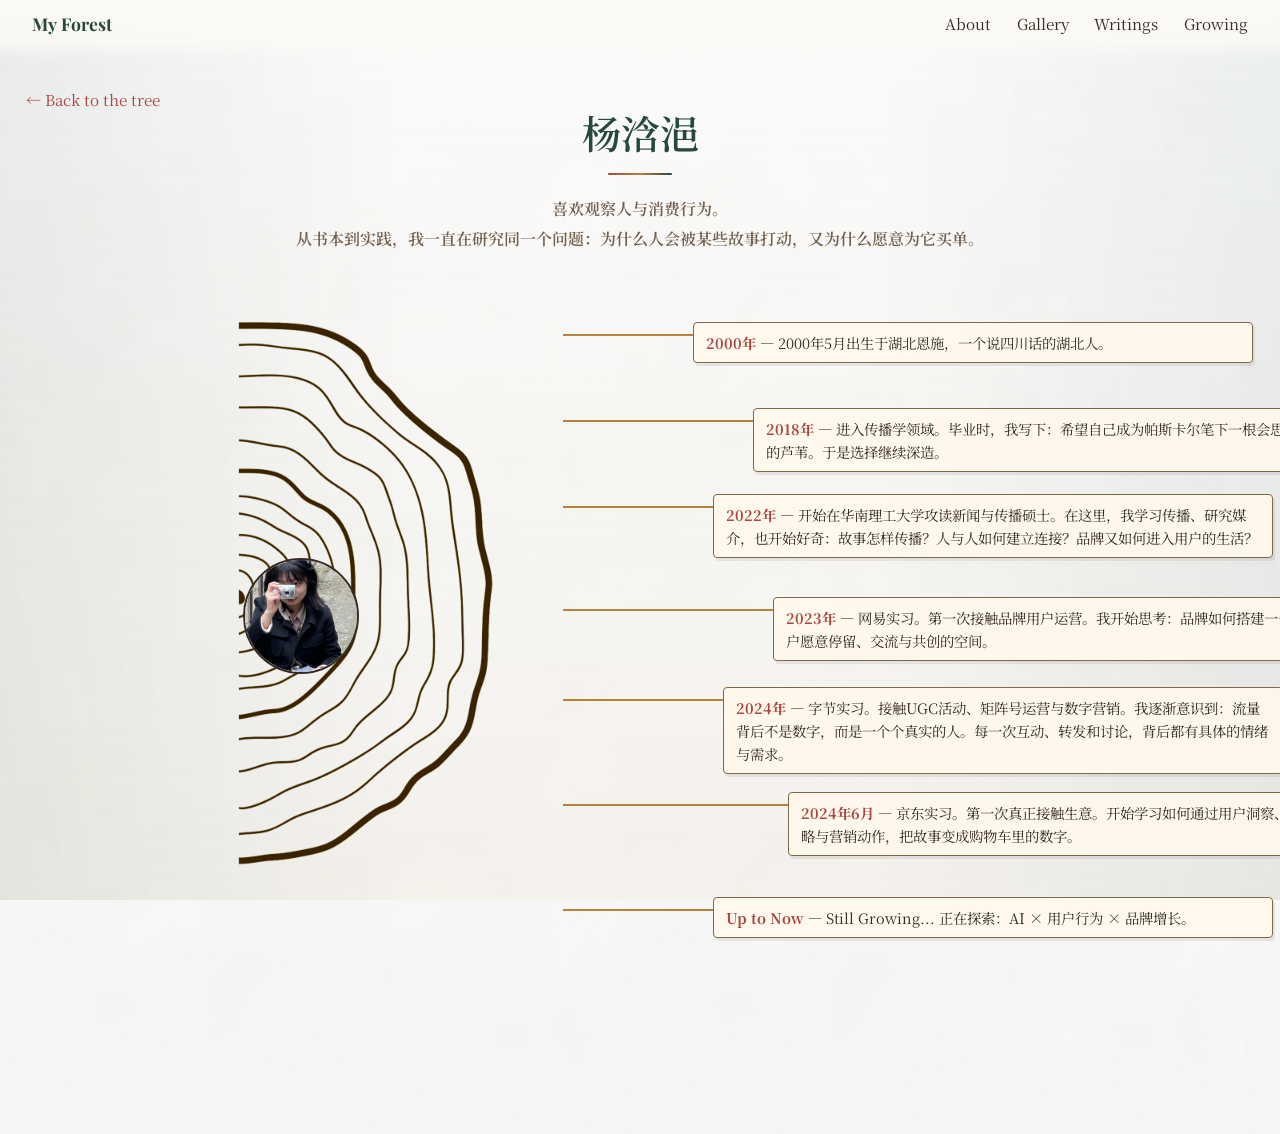
==== about.html @ de81c4e2 "Initial commit: My Forest personal website" ====
<!DOCTYPE html>
<html lang="zh-CN">
<head>
  <meta charset="UTF-8">
  <meta name="viewport" content="width=device-width, initial-scale=1.0">
  <title>杨浛浥 — My Forest</title>
  <link rel="stylesheet" href="style.css">
</head>
<body>

  <nav class="nav">
    <a href="index.html" class="nav-home">My Forest</a>
    <ul class="nav-links">
      <li><a href="about.html">About</a></li>
      <li><a href="gallery.html">Gallery</a></li>
      <li><a href="writings.html">Writings</a></li>
      <li><a href="growing.html">Growing</a></li>
    </ul>
  </nav>

  <main class="page page--wide">
    <h1 class="page-title">杨浛浥</h1>
    <p class="page-subtitle">喜欢观察人与消费行为。<br>从书本到实践，我一直在研究同一个问题：为什么人会被某些故事打动，又为什么愿意为它买单。</p>

    <div class="about-wrapper">
      <div class="timeline">

        <div class="timeline-rings">
          <img src="tree.png" alt="">
        </div>

        <div class="ring-center">
          <img src="photo.jpg" alt="">
        </div>

        <div class="timeline-nodes">

          <div class="tl-node tl-node--r1">
            <div class="tl-tag">
              <span class="tl-date">2000年</span>
              <span class="tl-desc">2000年5月出生于湖北恩施，一个说四川话的湖北人。</span>
            </div>
          </div>

          <div class="tl-node tl-node--r2">
            <div class="tl-tag">
              <span class="tl-date">2018年</span>
              <span class="tl-desc">进入传播学领域。毕业时，我写下：希望自己成为帕斯卡尔笔下一根会思想的芦苇。于是选择继续深造。</span>
            </div>
          </div>

          <div class="tl-node tl-node--r3">
            <div class="tl-tag">
              <span class="tl-date">2022年</span>
              <span class="tl-desc">开始在华南理工大学攻读新闻与传播硕士。在这里，我学习传播、研究媒介，也开始好奇：故事怎样传播？人与人如何建立连接？品牌又如何进入用户的生活？</span>
            </div>
          </div>

          <div class="tl-node tl-node--r4">
            <div class="tl-tag">
              <span class="tl-date">2023年</span>
              <span class="tl-desc">网易实习。第一次接触品牌用户运营。我开始思考：品牌如何搭建一个让用户愿意停留、交流与共创的空间。</span>
            </div>
          </div>

          <div class="tl-node tl-node--r5">
            <div class="tl-tag">
              <span class="tl-date">2024年</span>
              <span class="tl-desc">字节实习。接触UGC活动、矩阵号运营与数字营销。我逐渐意识到：流量背后不是数字，而是一个个真实的人。每一次互动、转发和讨论，背后都有具体的情绪与需求。</span>
            </div>
          </div>

          <div class="tl-node tl-node--r6">
            <div class="tl-tag">
              <span class="tl-date">2024年6月</span>
              <span class="tl-desc">京东实习。第一次真正接触生意。开始学习如何通过用户洞察、内容策略与营销动作，把故事变成购物车里的数字。</span>
            </div>
          </div>

          <div class="tl-node tl-node--r7">
            <div class="tl-tag">
              <span class="tl-date">Up to Now</span>
              <span class="tl-desc">Still Growing... 正在探索：AI × 用户行为 × 品牌增长。</span>
            </div>
          </div>

        </div>

      </div>
    </div>
  </main>

  <footer class="footer">
    <p><a href="index.html">&larr; Back to the tree</a></p>
  </footer>

</body>
</html>
---- style.css ----
@import url('https://fonts.googleapis.com/css2?family=Cormorant+Garamond:ital,wght@0,400;0,500;0,600;0,700;1,400;1,500&family=Noto+Serif+SC:wght@400;600;700&family=Playfair+Display:ital,wght@0,400;0,600;0,700;1,400&display=swap');

@font-face {
  font-family: 'MyFont';
  src: url('my-font.ttf') format('truetype');
  font-weight: normal;
  font-style: normal;
}

:root {
  --bg: #fbfaf6;
  --paper: #efe4d0;
  --paper-light: #fff8ec;
  --ink: #372a22;
  --muted: #735f4d;
  --green: #27483d;
  --moss: #697d5a;
  --red: #aa4641;
  --blue: #405f73;
  --gold: #b9823c;
  --border: #80684d;
  --shadow: rgba(47, 35, 24, 0.16);
}

*, *::before, *::after {
  box-sizing: border-box;
  margin: 0;
  padding: 0;
}

html {
  font-size: 16px;
  scroll-behavior: smooth;
}

body {
  min-height: 100vh;
  color: var(--ink);
  background-color: var(--bg);
  background-image: url('bg.png');
  background-repeat: repeat;
  font-family: 'Noto Serif SC', 'Playfair Display', serif;
}

body::before {
  content: '';
  position: fixed;
  inset: 0;
  z-index: -1;
  pointer-events: none;
  background:
    linear-gradient(90deg, rgba(39, 72, 61, 0.08), transparent 32%, transparent 68%, rgba(64, 95, 115, 0.08)),
    linear-gradient(180deg, rgba(255, 255, 255, 0.52), rgba(239, 228, 208, 0.25));
}

h1, h2, h3 {
  font-family: 'Playfair Display', 'Noto Serif SC', serif;
  color: var(--green);
  font-weight: 600;
  letter-spacing: 0;
}

h1 { font-size: 2.45rem; }
h2 { font-size: 1.55rem; }
h3 { font-size: 1.2rem; }

p {
  line-height: 1.8;
  margin-bottom: 1rem;
}

a {
  color: var(--red);
  text-decoration: none;
}

a:hover {
  color: var(--gold);
}

button {
  font: inherit;
}

.nav {
  position: fixed;
  top: 0;
  left: 0;
  z-index: 100;
  width: 100%;
  display: flex;
  align-items: center;
  justify-content: space-between;
  gap: 1rem;
  padding: 0.75rem 2rem 1.6rem;
  background: linear-gradient(180deg, rgba(251, 250, 246, 0.96) 0%, rgba(251, 250, 246, 0.82) 68%, rgba(251, 250, 246, 0) 100%);
}

.nav-home {
  color: var(--green);
  font-family: 'Playfair Display', serif;
  font-weight: 700;
  font-size: 1.1rem;
}

.nav-links {
  display: flex;
  align-items: center;
  gap: 1.6rem;
  list-style: none;
}

.nav-links a {
  position: relative;
  color: var(--ink);
  font-size: 0.95rem;
  white-space: nowrap;
}

.nav-links a::after {
  content: '';
  position: absolute;
  left: 0;
  bottom: -4px;
  width: 0;
  height: 1px;
  background: var(--red);
  transition: width 0.25s ease;
}

.nav-links a:hover::after {
  width: 100%;
}

.page {
  position: relative;
  z-index: 1;
  width: min(1040px, calc(100% - 2rem));
  margin: 0 auto;
  padding: 6.5rem 0 5rem;
}

.page--wide {
  width: 100%;
  max-width: none;
}

.page-title {
  text-align: center;
  margin-bottom: 1.2rem;
}

.page-title::after {
  content: '';
  display: block;
  width: 64px;
  height: 2px;
  margin: 0.8rem auto 0;
  border-radius: 999px;
  background: linear-gradient(90deg, var(--red), var(--gold), var(--green));
}

.page-subtitle {
  width: min(760px, calc(100% - 2rem));
  margin: 0 auto 2.2rem;
  color: var(--muted);
  text-align: center;
  font-weight: 600;
  line-height: 1.9;
}

.footer {
  position: fixed;
  top: 5.4rem;
  left: 1.6rem;
  z-index: 99;
  font-size: 0.95rem;
}

body.home {
  overflow-x: hidden;
  background: var(--bg);
}

body.home::before {
  background:
    radial-gradient(circle at 50% 92%, rgba(105, 125, 90, 0.16), transparent 24%),
    linear-gradient(180deg, rgba(255, 255, 255, 0.58), rgba(239, 228, 208, 0.2));
}

.tree-scene {
  position: relative;
  width: 100vw;
}

.tree-container {
  position: relative;
  width: 100vw;
  z-index: 2;
}

.tree-bg {
  display: block;
  width: 100vw;
  height: auto;
  pointer-events: none;
}

.tree-link {
  position: absolute;
  display: block;
  cursor: pointer;
  transform-origin: center;
  transition: transform 0.35s ease;
}

.tree-link--about { left: 38%; top: 18%; width: 19%; }
.tree-link--writings { left: 26%; top: 52%; width: 19%; }
.tree-link--gallery { left: 58%; top: 42%; width: 19%; }
.tree-link--growing { left: 57%; top: 84%; width: 17%; }

.tree-link img {
  display: block;
  width: 100%;
  height: auto;
  filter: grayscale(100%);
  opacity: 0.68;
  transition: filter 1.8s ease, opacity 1.8s ease, transform 0.35s ease;
}

.prompt-awake .tree-link img {
  filter: grayscale(0%);
  opacity: 1;
}

.tree-link:hover {
  z-index: 10;
  transform: scale(1.06);
}

.prompt-awake .tree-link--writings img { transition-delay: 0.25s; }
.prompt-awake .tree-link--gallery img { transition-delay: 0.5s; }
.prompt-awake .tree-link--growing img { transition-delay: 0.75s; }

/* Returning visitor: skip all entrance animations */
.skip-intro .bird-marker {
  animation: none;
  opacity: 1;
}

.skip-intro .path-prompt {
  opacity: 1;
  transform: translateY(0);
  transition: none;
}

.skip-intro .tree-link img {
  filter: grayscale(0%);
  opacity: 1;
  transition: none;
}

.bird-marker {
  position: absolute;
  left: 27.8%;
  top: 9.4%;
  z-index: 5;
  width: 4.6%;
  height: auto;
  opacity: 0;
  pointer-events: none;
  transform-origin: 50% 85%;
  transition: opacity 0.7s ease;
}

.bird-awake .bird-marker {
  opacity: 1;
  animation: bird-hop 1.05s ease 1 both;
}

@keyframes bird-hop {
  0%, 100% {
    transform: translateY(0) rotate(0deg);
  }
  35% {
    transform: translateY(-3px) rotate(-3deg);
  }
  70% {
    transform: translateY(0px) rotate(0deg);
  }
}

.path-prompt {
  position: absolute;
  left: 32%;
  top: 10.8%;
  z-index: 6;
  opacity: 0;
  color: #2a1f18;
  font-family: 'Playfair Display', 'Cormorant Garamond', 'Noto Serif SC', serif;
  font-size: 1.7rem;
  font-style: italic;
  font-weight: 500;
  letter-spacing: 0.03em;
  text-shadow: 0 1px 4px rgba(255, 248, 236, 0.65);
  pointer-events: none;
  transform: translateY(6px);
  transition: opacity 1.4s ease, transform 1.4s ease;
}

.prompt-awake .path-prompt {
  opacity: 1;
  transform: translateY(0);
}

.root-note {
  position: relative;
  z-index: 1;
  width: 100%;
  margin: 0;
  padding: 2.2rem 2rem 2rem;
  background-image: url('bg.png');
  background-repeat: repeat;
  text-align: center;
}

.root-note-inner {
  width: min(620px, 100%);
  margin: 0 auto;
}

.root-note .tagline {
  margin: 0 0 1.4rem;
  color: var(--muted);
  font-family: 'Playfair Display', 'Cormorant Garamond', 'Noto Serif SC', serif;
  font-size: 1.05rem;
  font-style: italic;
  font-weight: 400;
  line-height: 1.7;
}

.root-note .signature-inline {
  color: var(--ink);
  font-family: 'Cormorant Garamond', 'Playfair Display', 'Noto Serif SC', serif;
  font-size: 1.2rem;
  font-weight: 500;
}

.root-note .contact {
  margin: 0 0 0.55rem;
  color: var(--muted);
  font-size: 0.9rem;
  line-height: 1.7;
  display: flex;
  align-items: center;
  justify-content: center;
  gap: 0.6rem;
}

.root-note .contact a {
  color: var(--muted);
  transition: color 0.25s ease;
}

.root-note .contact a:hover {
  color: var(--red);
}

.root-note .contact-sep {
  color: rgba(128, 104, 77, 0.4);
  font-size: 0.85rem;
}

.root-note .disciplines {
  margin: 0;
  color: var(--muted);
  font-family: 'Cormorant Garamond', 'Playfair Display', 'Noto Serif SC', serif;
  font-size: 0.95rem;
  font-style: italic;
  font-weight: 400;
  letter-spacing: 0.03em;
}

.tree-tooltip {
  position: fixed;
  z-index: 150;
  pointer-events: none;
  opacity: 0;
  color: var(--ink);
  font-family: 'MyFont', 'Noto Serif SC', serif;
  font-size: 1.25rem;
  white-space: nowrap;
  text-shadow: 0 0 8px rgba(185, 130, 60, 0.28);
  transform: translate(-50%, -130%);
  transition: opacity 0.18s ease;
}

.tree-tooltip--visible {
  opacity: 1;
}

.about-wrapper {
  width: 100%;
  min-height: 720px;
  padding: 2rem 0;
}

.timeline {
  position: relative;
  min-height: 700px;
  overflow: hidden;
}

.timeline-rings {
  position: absolute;
  left: 3%;
  top: -44px;
  width: 640px;
  height: 640px;
  pointer-events: none;
}

.timeline-rings img {
  display: block;
  width: 100%;
  height: 100%;
  object-fit: contain;
}

.ring-center {
  position: absolute;
  left: calc(3% + 205px);
  top: 236px;
  z-index: 3;
  width: 116px;
  height: 116px;
  overflow: hidden;
  border: 2px solid var(--ink);
  border-radius: 50%;
  background: var(--paper);
}

.ring-center img {
  display: block;
  width: 100%;
  height: 100%;
  object-fit: cover;
}

.timeline-nodes {
  position: relative;
  z-index: 5;
  width: 100%;
}

.tl-node {
  position: absolute;
  left: 44%;
  display: flex;
  align-items: flex-start;
  padding-right: 1.5rem;
}

.tl-node::before {
  content: '';
  flex: 0 0 auto;
  width: 140px;
  height: 2px;
  margin-top: 0.78rem;
  background: var(--gold);
}

.tl-tag {
  width: min(560px, 48vw);
  padding: 0.48rem 0.75rem;
  border: 1px solid var(--border);
  border-radius: 4px;
  background: rgba(255, 248, 236, 0.92);
  box-shadow: 2px 3px 0 rgba(47, 35, 24, 0.08);
  font-size: 0.9rem;
  line-height: 1.62;
}

.tl-date {
  color: var(--red);
  font-weight: 700;
}

.tl-date::after {
  content: ' — ';
  color: var(--ink);
  font-weight: 400;
}

.tl-node--r1 { top: 0; }
.tl-node--r2 { top: 86px; }
.tl-node--r3 { top: 172px; }
.tl-node--r4 { top: 275px; }
.tl-node--r5 { top: 365px; }
.tl-node--r6 { top: 470px; }
.tl-node--r7 { top: 575px; }

.tl-node--r1::before { width: 130px; }
.tl-node--r2::before { width: 190px; }
.tl-node--r3::before { width: 150px; }
.tl-node--r4::before { width: 210px; }
.tl-node--r5::before { width: 160px; }
.tl-node--r6::before { width: 225px; }
.tl-node--r7::before { width: 150px; }

.tabs {
  display: flex;
  justify-content: center;
  flex-wrap: wrap;
  gap: 0.7rem;
  margin-bottom: 1.7rem;
}

.tab {
  min-height: 40px;
  padding: 0.48rem 1.25rem;
  cursor: pointer;
  border: 1px solid var(--border);
  border-radius: 6px;
  background: rgba(255, 248, 236, 0.8);
  color: var(--ink);
  transition: background 0.2s ease, color 0.2s ease, transform 0.2s ease;
}

.tab:hover {
  transform: translateY(-1px);
  background: var(--paper-light);
}

.tab--active {
  background: var(--green);
  color: #fffdf7;
}

.archive-intro {
  width: min(760px, 100%);
  margin: 0 auto 1.5rem;
  padding: 0.8rem 1rem;
  border-left: 3px solid var(--red);
  background: rgba(255, 248, 236, 0.58);
}

.archive-intro p {
  margin: 0;
  color: var(--muted);
}

.case-grid {
  display: grid;
  grid-template-columns: repeat(2, minmax(0, 1fr));
  gap: 1.1rem;
}

.case-card,
.writing-card,
.collection-panel,
.collectible {
  border: 1px solid var(--border);
  border-radius: 6px;
  background: rgba(239, 228, 208, 0.9);
  box-shadow: 2px 3px 0 rgba(47, 35, 24, 0.09), 0 18px 38px rgba(47, 35, 24, 0.06);
}

.case-card {
  overflow: hidden;
}

.case-img {
  min-height: 170px;
  display: flex;
  flex-direction: column;
  align-items: center;
  justify-content: center;
  gap: 0.35rem;
  border-bottom: 1px solid rgba(128, 104, 77, 0.45);
  color: rgba(55, 42, 34, 0.72);
  background:
    linear-gradient(135deg, rgba(39, 72, 61, 0.18), rgba(170, 70, 65, 0.1)),
    repeating-linear-gradient(45deg, rgba(255, 255, 255, 0.22) 0 9px, transparent 9px 18px);
}

.case-img--voice {
  background:
    linear-gradient(135deg, rgba(64, 95, 115, 0.2), rgba(185, 130, 60, 0.13)),
    repeating-linear-gradient(45deg, rgba(255, 255, 255, 0.22) 0 9px, transparent 9px 18px);
}

.case-img--stage {
  background:
    linear-gradient(135deg, rgba(170, 70, 65, 0.18), rgba(105, 125, 90, 0.18)),
    repeating-linear-gradient(45deg, rgba(255, 255, 255, 0.22) 0 9px, transparent 9px 18px);
}

.case-img span {
  color: var(--green);
  font-family: 'Playfair Display', serif;
  font-size: 1.9rem;
  font-weight: 700;
}

.case-img small {
  color: var(--muted);
}

.case-text {
  padding: 1.45rem;
}

.case-kicker,
.writing-category {
  margin-bottom: 0.35rem;
  color: var(--red);
  font-size: 0.82rem;
  font-weight: 700;
}

.case-brand {
  margin-bottom: 0.75rem;
}

.keyword-row {
  display: flex;
  flex-wrap: wrap;
  gap: 0.4rem;
  margin-bottom: 0.85rem;
}

.keyword-row span {
  padding: 0.16rem 0.52rem;
  border: 1px solid rgba(128, 104, 77, 0.55);
  border-radius: 999px;
  background: rgba(255, 248, 236, 0.68);
  color: var(--blue);
  font-size: 0.82rem;
}

.result-list {
  display: grid;
  gap: 0.25rem;
  margin: 0 0 1rem 1.1rem;
  color: var(--green);
  font-size: 0.92rem;
  font-weight: 700;
}

.case-body,
.case-insight {
  font-size: 0.92rem;
}

.case-insight {
  color: var(--ink);
}

.shelf {
  display: grid;
  gap: 0.85rem;
}

.writing-card {
  overflow: hidden;
}

.writing-toggle {
  width: 100%;
  display: grid;
  grid-template-columns: 72px 1fr auto;
  gap: 1rem;
  align-items: center;
  padding: 1rem;
  border: 0;
  background: transparent;
  color: inherit;
  text-align: left;
  cursor: pointer;
}

.writing-toggle:hover {
  background: rgba(255, 248, 236, 0.48);
}

.writing-thumb {
  width: 72px;
  aspect-ratio: 1;
  display: grid;
  place-items: center;
  border: 1px solid rgba(128, 104, 77, 0.55);
  border-radius: 4px;
  background: linear-gradient(135deg, rgba(39, 72, 61, 0.2), rgba(170, 70, 65, 0.14));
  color: var(--green);
  font-weight: 700;
}

.writing-copy {
  display: grid;
  gap: 0.24rem;
  min-width: 0;
}

.writing-copy strong {
  color: var(--green);
  font-size: 1.08rem;
}

.writing-copy span:last-child {
  color: var(--muted);
  line-height: 1.65;
}

.read-more,
.archive-link {
  display: inline-flex;
  align-items: center;
  justify-content: center;
  min-height: 34px;
  padding: 0.35rem 0.75rem;
  border: 1px solid var(--red);
  border-radius: 6px;
  color: var(--red);
  white-space: nowrap;
  text-decoration: none;
  transition: background 0.2s ease, color 0.2s ease;
}

.read-more:hover,
.archive-link:hover {
  background: var(--red);
  color: #fffdf7;
}

.writing-detail {
  display: none;
  padding: 0 1.15rem 1.15rem 6.4rem;
}

.writing-card--open .writing-detail {
  display: block;
}

.writing-detail p {
  margin-bottom: 0.75rem;
}

.collection-scene {
  display: grid;
  grid-template-columns: minmax(0, 1.2fr) minmax(280px, 0.8fr);
  gap: 1.2rem;
  align-items: start;
}

.collection-board {
  display: grid;
  grid-template-columns: repeat(2, minmax(0, 1fr));
  gap: 1.1rem;
}

.collectible {
  min-height: 160px;
  display: grid;
  grid-template-columns: 64px 1fr;
  gap: 1rem;
  align-items: center;
  padding: 1.3rem 1.1rem;
  cursor: pointer;
  color: inherit;
  text-align: left;
  border: 1px solid var(--border);
  border-radius: 6px;
  background: rgba(239, 228, 208, 0.9);
  box-shadow: 2px 3px 0 rgba(47, 35, 24, 0.09), 0 18px 38px rgba(47, 35, 24, 0.06);
  transition: transform 0.2s ease, background 0.2s ease;
}

.collectible:hover,
.collectible--active {
  transform: translateY(-2px);
  background: rgba(255, 248, 236, 0.95);
}

.collectible--active {
  border-color: var(--red);
}

.collectible-icon,
.preview-cover span {
  display: grid;
  place-items: center;
  border: 1px solid rgba(128, 104, 77, 0.55);
  border-radius: 50%;
  background: linear-gradient(135deg, rgba(185, 130, 60, 0.22), rgba(64, 95, 115, 0.12));
  color: var(--green);
  font-weight: 700;
}

.collectible-icon {
  width: 64px;
  aspect-ratio: 1;
  font-size: 1.2rem;
}

.collectible strong {
  font-size: 1.05rem;
  color: var(--ink);
}

.collectible small {
  display: block;
  margin-top: 0.35rem;
  color: var(--muted);
  font-size: 0.88rem;
  line-height: 1.5;
}

.collection-panel {
  position: sticky;
  top: 6.5rem;
  min-height: 360px;
  padding: 1.3rem;
}

.collection-panel > img {
  display: block;
  width: 190px;
  max-width: 70%;
  margin: 1.2rem auto;
}

.preview-cover {
  min-height: 150px;
  display: grid;
  place-items: center;
  gap: 0.4rem;
  margin-bottom: 1rem;
  border: 1px dashed rgba(128, 104, 77, 0.62);
  border-radius: 6px;
  background:
    linear-gradient(135deg, rgba(39, 72, 61, 0.13), rgba(170, 70, 65, 0.1)),
    rgba(255, 248, 236, 0.48);
}

.preview-cover span {
  width: 72px;
  aspect-ratio: 1;
  font-size: 1.35rem;
}

.preview-cover small {
  color: var(--muted);
}

.panel-top-media {
  margin-bottom: 0.8rem;
}

.panel-top-media img,
.panel-top-media video {
  display: block;
  width: 100%;
  height: auto;
  border: 1px solid rgba(128, 104, 77, 0.25);
  border-radius: 4px;
}

.panel-top-media video {
  background: #1a1a1a;
}

.panel-bottom-media {
  margin-top: 0.6rem;
}

.panel-bottom-media img {
  display: block;
  width: 100%;
  height: auto;
  border: 1px solid rgba(128, 104, 77, 0.25);
  border-radius: 4px;
}


@media (max-width: 900px) {
  .page {
    width: min(100% - 1.2rem, 760px);
  }

  .footer {
    display: none;
  }

  .case-grid,
  .collection-scene {
    grid-template-columns: 1fr;
  }

  .collection-panel {
    position: static;
  }

  .about-wrapper {
    min-height: auto;
  }

  .timeline {
    display: grid;
    gap: 1rem;
    min-height: auto;
    overflow: visible;
  }

  .timeline-rings {
    position: relative;
    left: auto;
    top: auto;
    width: min(520px, 92vw);
    height: auto;
    margin: 0 auto;
  }

  .ring-center {
    left: 50%;
    top: 16rem;
    transform: translate(-50%, -50%);
  }

  .timeline-nodes {
    display: grid;
    gap: 0.75rem;
    width: min(760px, calc(100% - 1.2rem));
    margin: 0 auto;
  }

  .tl-node {
    position: relative;
    left: auto;
    top: auto;
    display: block;
    padding-right: 0;
    padding-left: 0.9rem;
    border-left: 2px solid var(--gold);
  }

  .tl-node::before {
    display: none;
  }

  .tl-tag {
    width: 100%;
  }
}

@media (max-width: 620px) {
  h1 { font-size: 1.85rem; }
  h2 { font-size: 1.28rem; }

  .nav {
    align-items: flex-start;
    padding: 0.65rem 0.85rem 1.25rem;
  }

  .nav-links {
    flex-wrap: wrap;
    justify-content: flex-end;
    gap: 0.45rem 0.85rem;
  }

  .nav-links a {
    font-size: 0.84rem;
  }

  .page {
    padding-top: 6.8rem;
  }

  .tree-link--about { width: 23%; }
  .tree-link--writings { width: 23%; left: 22%; }
  .tree-link--gallery { width: 23%; left: 57%; }
  .tree-link--growing { width: 22%; left: 55%; top: 82%; }

  .bird-marker {
    width: 6.8%;
    left: 24%;
    top: 5%;
  }

  .path-prompt {
    top: 12%;
    left: 28%;
    font-size: 1.15rem;
  }

  .root-note {
    padding: 1.6rem 1rem 1.4rem;
  }

  .root-note .tagline {
    font-size: 0.92rem;
  }

  .root-note .signature-inline {
    font-size: 1.05rem;
  }

  .root-note .contact {
    font-size: 0.82rem;
  }

  .root-note .disciplines {
    font-size: 0.85rem;
  }

  .writing-toggle {
    grid-template-columns: 56px 1fr;
  }

  .writing-thumb {
    width: 56px;
  }

  .read-more {
    grid-column: 1 / -1;
    width: fit-content;
    margin-left: 72px;
  }

  .writing-detail {
    padding: 0 1rem 1rem;
  }

  .collection-board {
    grid-template-columns: 1fr;
  }

  .collectible {
    min-height: 110px;
    padding: 0.9rem;
    grid-template-columns: 52px 1fr;
    gap: 0.75rem;
  }

  .collectible-icon {
    width: 52px;
    font-size: 1rem;
  }

  .collectible strong {
    font-size: 0.95rem;
  }

  .collectible small {
    font-size: 0.8rem;
  }
}
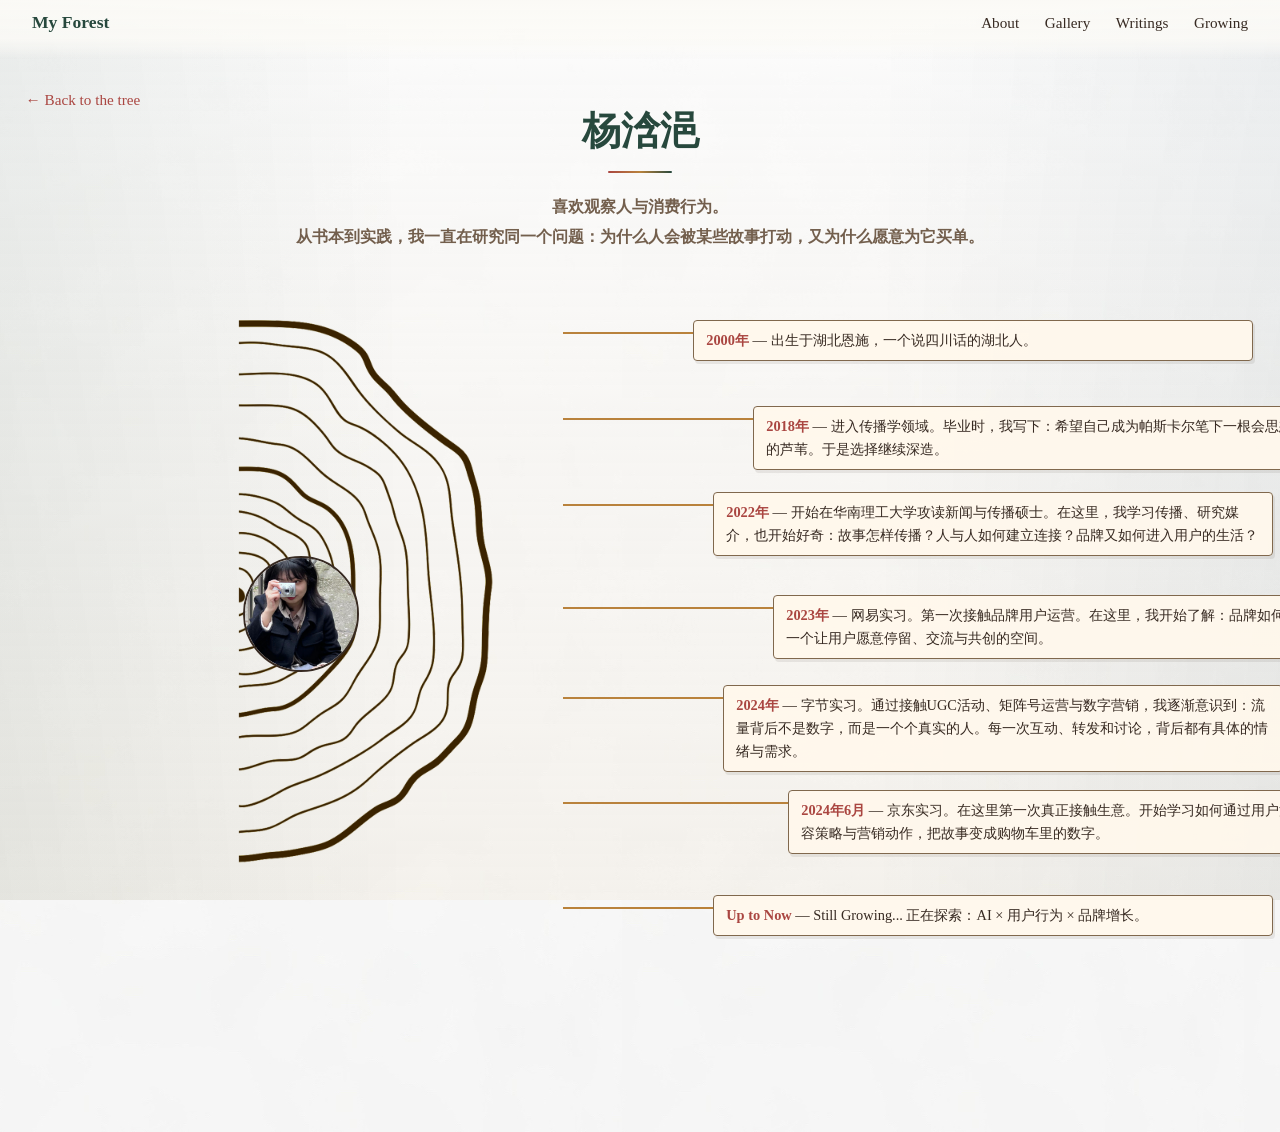
==== commit 3140258f: "feat: add about page animations, writings hover quotes & cover images, prepare growing assets" ====
--- a/about.html
+++ b/about.html
@@ -38,7 +38,7 @@
           <div class="tl-node tl-node--r1">
             <div class="tl-tag">
               <span class="tl-date">2000年</span>
-              <span class="tl-desc">2000年5月出生于湖北恩施，一个说四川话的湖北人。</span>
+              <span class="tl-desc">出生于湖北恩施，一个说四川话的湖北人。</span>
             </div>
           </div>
 
@@ -59,21 +59,21 @@
           <div class="tl-node tl-node--r4">
             <div class="tl-tag">
               <span class="tl-date">2023年</span>
-              <span class="tl-desc">网易实习。第一次接触品牌用户运营。我开始思考：品牌如何搭建一个让用户愿意停留、交流与共创的空间。</span>
+              <span class="tl-desc">网易实习。第一次接触品牌用户运营。在这里，我开始了解：品牌如何搭建一个让用户愿意停留、交流与共创的空间。</span>
             </div>
           </div>
 
           <div class="tl-node tl-node--r5">
             <div class="tl-tag">
               <span class="tl-date">2024年</span>
-              <span class="tl-desc">字节实习。接触UGC活动、矩阵号运营与数字营销。我逐渐意识到：流量背后不是数字，而是一个个真实的人。每一次互动、转发和讨论，背后都有具体的情绪与需求。</span>
+              <span class="tl-desc">字节实习。通过接触UGC活动、矩阵号运营与数字营销，我逐渐意识到：流量背后不是数字，而是一个个真实的人。每一次互动、转发和讨论，背后都有具体的情绪与需求。</span>
             </div>
           </div>
 
           <div class="tl-node tl-node--r6">
             <div class="tl-tag">
               <span class="tl-date">2024年6月</span>
-              <span class="tl-desc">京东实习。第一次真正接触生意。开始学习如何通过用户洞察、内容策略与营销动作，把故事变成购物车里的数字。</span>
+              <span class="tl-desc">京东实习。在这里第一次真正接触生意。开始学习如何通过用户洞察、内容策略与营销动作，把故事变成购物车里的数字。</span>
             </div>
           </div>
 
@@ -94,5 +94,34 @@
     <p><a href="index.html">&larr; Back to the tree</a></p>
   </footer>
 
+  <script>
+  (function() {
+    var timeline = document.querySelector('.timeline');
+    if (!timeline) return;
+
+    // Enable animation mode — nodes become hidden, ready to reveal
+    timeline.classList.add('timeline--animated');
+
+    // Intersection Observer: reveal nodes as they enter the viewport
+    var observer = new IntersectionObserver(function(entries) {
+      entries.forEach(function(entry) {
+        if (entry.isIntersecting) {
+          entry.target.classList.add('tl-node--revealed');
+          observer.unobserve(entry.target);
+        }
+      });
+    }, {
+      threshold: 0.2,
+      rootMargin: '0px 0px -30px 0px'
+    });
+
+    // Observe all timeline nodes
+    var nodes = document.querySelectorAll('.tl-node');
+    for (var i = 0; i < nodes.length; i++) {
+      observer.observe(nodes[i]);
+    }
+  })();
+  </script>
+
 </body>
 </html>
--- a/style.css
+++ b/style.css
@@ -1,10 +1,15 @@
-@import url('https://fonts.googleapis.com/css2?family=Cormorant+Garamond:ital,wght@0,400;0,500;0,600;0,700;1,400;1,500&family=Noto+Serif+SC:wght@400;600;700&family=Playfair+Display:ital,wght@0,400;0,600;0,700;1,400&display=swap');
-
 @font-face {
   font-family: 'MyFont';
   src: url('my-font.ttf') format('truetype');
   font-weight: normal;
   font-style: normal;
+}
+
+/* Serif fallback stack — no Google Fonts dependency */
+:root {
+  --font-serif-en: Georgia, 'Times New Roman', serif;
+  --font-serif-cn: 'Noto Serif SC', 'Source Han Serif SC', 'SimSun', 'STSong', serif;
+  --font-display: Georgia, 'Times New Roman', serif;
 }
 
 :root {
@@ -39,7 +44,7 @@
   background-color: var(--bg);
   background-image: url('bg.png');
   background-repeat: repeat;
-  font-family: 'Noto Serif SC', 'Playfair Display', serif;
+  font-family: Georgia, 'Times New Roman', 'Noto Serif SC', 'SimSun', serif;
 }
 
 body::before {
@@ -54,7 +59,7 @@
 }
 
 h1, h2, h3 {
-  font-family: 'Playfair Display', 'Noto Serif SC', serif;
+  font-family: Georgia, 'Times New Roman', 'Noto Serif SC', serif;
   color: var(--green);
   font-weight: 600;
   letter-spacing: 0;
@@ -98,7 +103,7 @@
 
 .nav-home {
   color: var(--green);
-  font-family: 'Playfair Display', serif;
+  font-family: Georgia, 'Times New Roman', serif;
   font-weight: 700;
   font-size: 1.1rem;
 }
@@ -179,13 +184,23 @@
 
 body.home {
   overflow-x: hidden;
-  background: var(--bg);
+  background-color: #f5efe4;
+  background-image: url('bg.png');
+  background-repeat: repeat;
 }
 
 body.home::before {
+  z-index: 0;
   background:
-    radial-gradient(circle at 50% 92%, rgba(105, 125, 90, 0.16), transparent 24%),
-    linear-gradient(180deg, rgba(255, 255, 255, 0.58), rgba(239, 228, 208, 0.2));
+    radial-gradient(ellipse at 50% 50%, rgba(39, 72, 61, 0.08) 0%, transparent 60%),
+    radial-gradient(ellipse at 50% 50%, rgba(105, 125, 90, 0.1) 0%, transparent 70%),
+    radial-gradient(ellipse at 25% 50%, rgba(64, 95, 115, 0.05) 0%, transparent 50%),
+    radial-gradient(ellipse at 75% 50%, rgba(64, 95, 115, 0.04) 0%, transparent 50%),
+    linear-gradient(180deg,
+      rgba(20, 16, 10, 0.3) 0%,
+      transparent 8%,
+      transparent 92%,
+      rgba(20, 16, 10, 0.12) 100%);
 }
 
 .tree-scene {
@@ -197,6 +212,16 @@
   position: relative;
   width: 100vw;
   z-index: 2;
+}
+
+.tree-scene::after {
+  content: '';
+  position: absolute;
+  inset: 0;
+  z-index: 3;
+  pointer-events: none;
+  background:
+    radial-gradient(ellipse at 50% 50%, transparent 50%, rgba(20, 16, 10, 0.15) 100%);
 }
 
 .tree-bg {
@@ -297,7 +322,7 @@
   z-index: 6;
   opacity: 0;
   color: #2a1f18;
-  font-family: 'Playfair Display', 'Cormorant Garamond', 'Noto Serif SC', serif;
+  font-family: Georgia, 'Times New Roman', 'Noto Serif SC', serif;
   font-size: 1.7rem;
   font-style: italic;
   font-weight: 500;
@@ -315,16 +340,16 @@
 
 .root-note {
   position: relative;
+  width: 100%;
+  margin: 2rem 0 0;
+  padding: 1rem 2rem 2rem;
+  background: transparent;
+  text-align: center;
+}
+
+.root-note-inner {
+  position: relative;
   z-index: 1;
-  width: 100%;
-  margin: 0;
-  padding: 2.2rem 2rem 2rem;
-  background-image: url('bg.png');
-  background-repeat: repeat;
-  text-align: center;
-}
-
-.root-note-inner {
   width: min(620px, 100%);
   margin: 0 auto;
 }
@@ -332,7 +357,7 @@
 .root-note .tagline {
   margin: 0 0 1.4rem;
   color: var(--muted);
-  font-family: 'Playfair Display', 'Cormorant Garamond', 'Noto Serif SC', serif;
+  font-family: Georgia, 'Times New Roman', 'Noto Serif SC', serif;
   font-size: 1.05rem;
   font-style: italic;
   font-weight: 400;
@@ -341,7 +366,7 @@
 
 .root-note .signature-inline {
   color: var(--ink);
-  font-family: 'Cormorant Garamond', 'Playfair Display', 'Noto Serif SC', serif;
+  font-family: Georgia, 'Times New Roman', 'Noto Serif SC', serif;
   font-size: 1.2rem;
   font-weight: 500;
 }
@@ -374,7 +399,7 @@
 .root-note .disciplines {
   margin: 0;
   color: var(--muted);
-  font-family: 'Cormorant Garamond', 'Playfair Display', 'Noto Serif SC', serif;
+  font-family: Georgia, 'Times New Roman', 'Noto Serif SC', serif;
   font-size: 0.95rem;
   font-style: italic;
   font-weight: 400;
@@ -387,7 +412,7 @@
   pointer-events: none;
   opacity: 0;
   color: var(--ink);
-  font-family: 'MyFont', 'Noto Serif SC', serif;
+  font-family: 'MyFont', Georgia, 'Noto Serif SC', serif;
   font-size: 1.25rem;
   white-space: nowrap;
   text-shadow: 0 0 8px rgba(185, 130, 60, 0.28);
@@ -438,6 +463,12 @@
   border: 2px solid var(--ink);
   border-radius: 50%;
   background: var(--paper);
+  animation: ring-glow 3.5s ease-in-out infinite;
+}
+
+@keyframes ring-glow {
+  0%, 100% { box-shadow: 0 0 16px rgba(254, 248, 236, 0.8), 0 0 48px rgba(254, 248, 236, 0.4); }
+  50% { box-shadow: 0 0 36px rgba(254, 248, 236, 0.85), 0 0 80px rgba(254, 248, 236, 0.55), 0 0 120px rgba(254, 248, 236, 0.3); }
 }
 
 .ring-center img {
@@ -507,6 +538,50 @@
 .tl-node--r5::before { width: 160px; }
 .tl-node--r6::before { width: 225px; }
 .tl-node--r7::before { width: 150px; }
+
+/* === Timeline scroll-reveal animations === */
+
+/* Nodes hidden until JS activates animation mode */
+.timeline--animated .tl-node {
+  opacity: 0;
+  transform: translateX(24px);
+  transition: opacity 0.5s cubic-bezier(0.2, 0, 0.1, 1),
+              transform 0.5s cubic-bezier(0.2, 0, 0.1, 1);
+}
+
+.timeline--animated .tl-node.tl-node--revealed {
+  opacity: 1;
+  transform: translateX(0);
+}
+
+/* Staggered delays for each ring level */
+.timeline--animated .tl-node--r1.tl-node--revealed { transition-delay: 0s; }
+.timeline--animated .tl-node--r2.tl-node--revealed { transition-delay: 0.1s; }
+.timeline--animated .tl-node--r3.tl-node--revealed { transition-delay: 0.2s; }
+.timeline--animated .tl-node--r4.tl-node--revealed { transition-delay: 0.3s; }
+.timeline--animated .tl-node--r5.tl-node--revealed { transition-delay: 0.4s; }
+.timeline--animated .tl-node--r6.tl-node--revealed { transition-delay: 0.5s; }
+.timeline--animated .tl-node--r7.tl-node--revealed { transition-delay: 0.6s; }
+
+/* Golden connecting line — starts collapsed, draws on reveal */
+.timeline--animated .tl-node::before {
+  transform: scaleX(0);
+  transform-origin: left center;
+  transition: transform 0.55s cubic-bezier(0.4, 0, 0.2, 1);
+}
+
+.timeline--animated .tl-node.tl-node--revealed::before {
+  transform: scaleX(1);
+}
+
+/* Staggered delays for line draw (slightly ahead of text) */
+.timeline--animated .tl-node--r1.tl-node--revealed::before { transition-delay: 0s; }
+.timeline--animated .tl-node--r2.tl-node--revealed::before { transition-delay: 0.1s; }
+.timeline--animated .tl-node--r3.tl-node--revealed::before { transition-delay: 0.2s; }
+.timeline--animated .tl-node--r4.tl-node--revealed::before { transition-delay: 0.3s; }
+.timeline--animated .tl-node--r5.tl-node--revealed::before { transition-delay: 0.4s; }
+.timeline--animated .tl-node--r6.tl-node--revealed::before { transition-delay: 0.5s; }
+.timeline--animated .tl-node--r7.tl-node--revealed::before { transition-delay: 0.6s; }
 
 .tabs {
   display: flex;
@@ -598,7 +673,7 @@
 
 .case-img span {
   color: var(--green);
-  font-family: 'Playfair Display', serif;
+  font-family: Georgia, 'Times New Roman', serif;
   font-size: 1.9rem;
   font-weight: 700;
 }
@@ -660,6 +735,108 @@
 .shelf {
   display: grid;
   gap: 0.85rem;
+}
+
+.shelf--bookshelf {
+  width: min(900px, 100%);
+  margin: -40px auto 0;
+  gap: 1.35rem;
+}
+
+.bookshelf-stage {
+  position: relative;
+  overflow: visible;
+  width: 100%;
+}
+
+.bookshelf-reference {
+  display: block;
+  width: 100%;
+  height: auto;
+}
+
+.shelf-overlays {
+  position: absolute;
+  inset: 0;
+}
+
+.shelf-book {
+  position: absolute;
+  display: block;
+  transition: transform 0.2s ease;
+  cursor: pointer;
+  will-change: transform;
+}
+
+.shelf-book:hover {
+  transform: translateY(-8px);
+}
+
+/* Book spine hover quote — floating text, no box */
+.book-quote {
+  position: absolute;
+  z-index: 15;
+  pointer-events: none;
+  opacity: 0;
+  font-family: 'MyFont', Georgia, 'Times New Roman', 'Noto Serif SC', serif;
+  font-size: 1.1rem;
+  color: var(--green);
+  text-shadow: 0 0 8px rgba(185, 130, 60, 0.28);
+  text-align: center;
+  line-height: 1.6;
+  transform: translate(-50%, calc(-100% - 6px));
+  transition: opacity 0.18s ease;
+  white-space: nowrap;
+}
+
+.book-quote--visible {
+  opacity: 1;
+}
+
+
+
+
+.writing-feature {
+  min-height: 168px;
+  padding: 1.25rem 1.45rem;
+  border: 1px solid var(--border);
+  border-radius: 6px;
+  background: rgba(255, 248, 236, 0.8);
+  box-shadow: 2px 3px 0 rgba(47, 35, 24, 0.08);
+  display: flex;
+  gap: 1.5rem;
+  align-items: flex-start;
+}
+
+.writing-feature-text {
+  flex: 1;
+  min-width: 0;
+}
+
+.writing-feature-image {
+  width: 130px;
+  flex-shrink: 0;
+  border-radius: 4px;
+  border: 1px solid rgba(128, 104, 77, 0.35);
+}
+
+.writing-feature-kicker {
+  margin-bottom: 0.3rem;
+  color: var(--red);
+  font-size: 0.82rem;
+  font-weight: 700;
+  letter-spacing: 0.08em;
+  text-transform: uppercase;
+}
+
+.writing-feature h2 {
+  margin-bottom: 0.7rem;
+  color: var(--green);
+}
+
+.writing-feature p:not(.writing-feature-kicker) {
+  width: min(680px, 100%);
+  color: var(--muted);
 }
 
 .writing-card {
@@ -994,7 +1171,7 @@
   }
 
   .root-note {
-    padding: 1.6rem 1rem 1.4rem;
+    padding: 0.8rem 1rem 1.4rem;
   }
 
   .root-note .tagline {
@@ -1029,6 +1206,16 @@
 
   .writing-detail {
     padding: 0 1rem 1rem;
+  }
+
+  .writing-feature {
+    flex-direction: column;
+  }
+
+  .writing-feature-image {
+    width: 100%;
+    max-width: 200px;
+    margin-top: 0.5rem;
   }
 
   .collection-board {
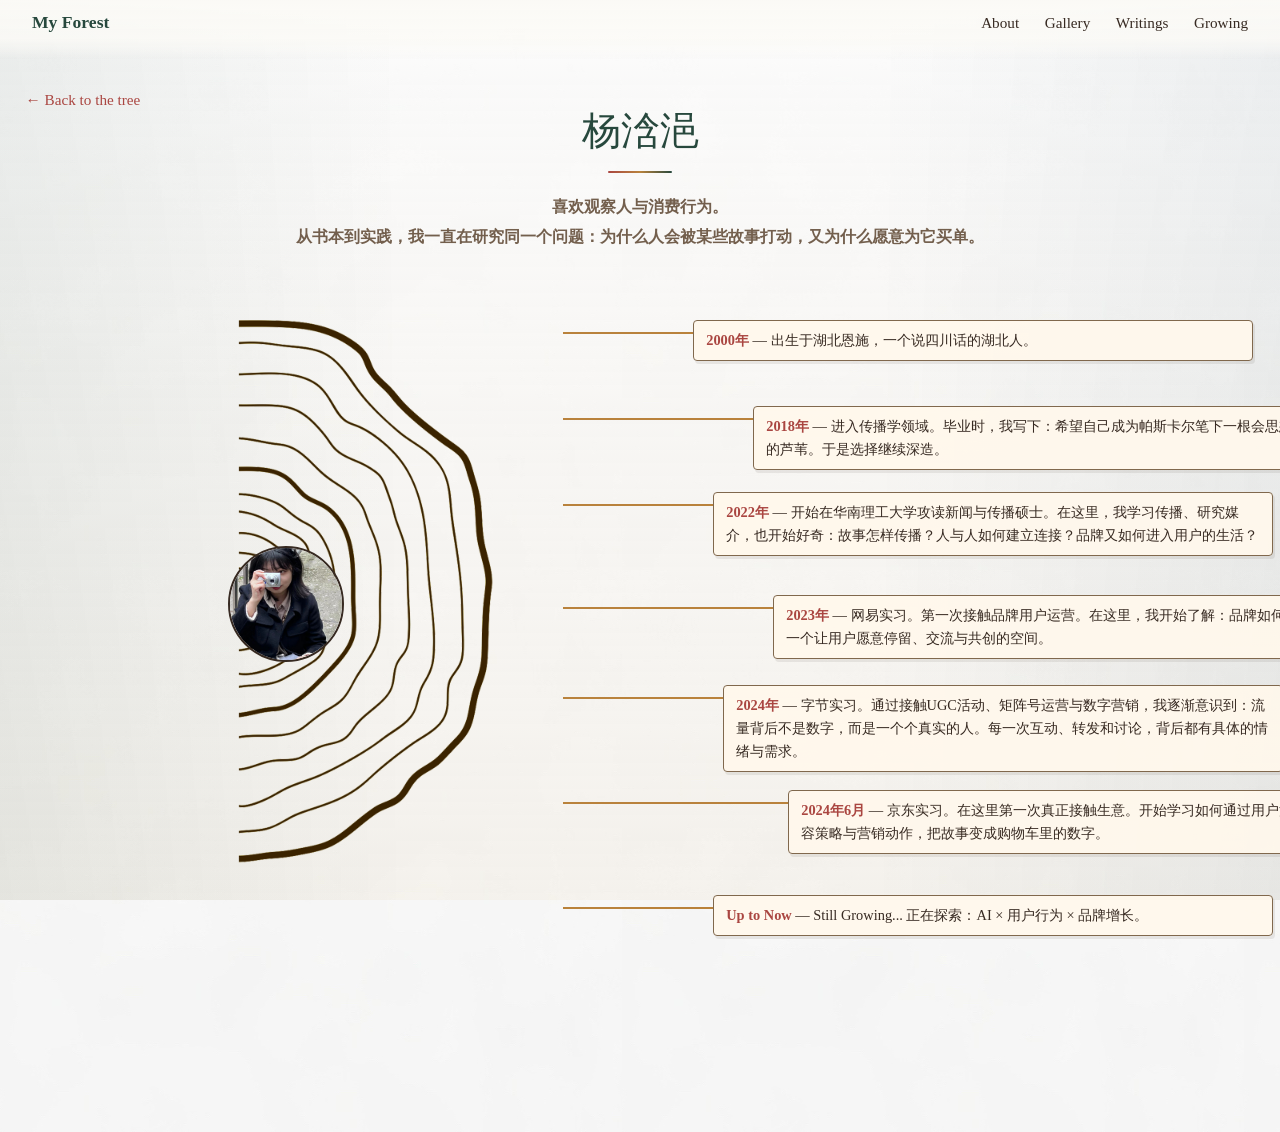
==== commit 4daf118e: "feat: transparent tree bg, Nano/Font3 fonts, case images, CNAME for custom domain" ====
--- a/about.html
+++ b/about.html
@@ -19,7 +19,7 @@
   </nav>
 
   <main class="page page--wide">
-    <h1 class="page-title">杨浛浥</h1>
+    <h1 class="page-title about-name">杨浛浥</h1>
     <p class="page-subtitle">喜欢观察人与消费行为。<br>从书本到实践，我一直在研究同一个问题：为什么人会被某些故事打动，又为什么愿意为它买单。</p>
 
     <div class="about-wrapper">
--- a/style.css
+++ b/style.css
@@ -1,6 +1,20 @@
 @font-face {
   font-family: 'MyFont';
   src: url('my-font.ttf') format('truetype');
+  font-weight: normal;
+  font-style: normal;
+}
+
+@font-face {
+  font-family: 'Nano';
+  src: url('Nano.ttf') format('truetype');
+  font-weight: normal;
+  font-style: normal;
+}
+
+@font-face {
+  font-family: 'Font3';
+  src: url('3.ttf') format('truetype');
   font-weight: normal;
   font-style: normal;
 }
@@ -150,9 +164,20 @@
   max-width: none;
 }
 
+.page--table {
+  width: min(1200px, calc(100% - 2rem));
+  margin: 0 auto;
+  padding: 6.5rem 0 5rem;
+}
+
 .page-title {
   text-align: center;
   margin-bottom: 1.2rem;
+}
+
+.about-name {
+  font-family: 'Nano', Georgia, 'Times New Roman', 'Noto Serif SC', serif;
+  font-weight: 400;
 }
 
 .page-title::after {
@@ -216,7 +241,7 @@
 
 .tree-scene::after {
   content: '';
-  position: absolute;
+  position: fixed;
   inset: 0;
   z-index: 3;
   pointer-events: none;
@@ -242,7 +267,7 @@
 .tree-link--about { left: 38%; top: 18%; width: 19%; }
 .tree-link--writings { left: 26%; top: 52%; width: 19%; }
 .tree-link--gallery { left: 58%; top: 42%; width: 19%; }
-.tree-link--growing { left: 57%; top: 84%; width: 17%; }
+.tree-link--growing { left: 56%; top: 80%; width: 17%; }
 
 .tree-link img {
   display: block;
@@ -357,8 +382,8 @@
 .root-note .tagline {
   margin: 0 0 1.4rem;
   color: var(--muted);
-  font-family: Georgia, 'Times New Roman', 'Noto Serif SC', serif;
-  font-size: 1.05rem;
+  font-family: 'Font3', 'Nano', serif;
+  font-size: 1.30rem;
   font-style: italic;
   font-weight: 400;
   line-height: 1.7;
@@ -366,15 +391,16 @@
 
 .root-note .signature-inline {
   color: var(--ink);
-  font-family: Georgia, 'Times New Roman', 'Noto Serif SC', serif;
-  font-size: 1.2rem;
+  font-family: 'Font3', 'Nano', serif;
+  font-size: 1.45rem;
   font-weight: 500;
 }
 
 .root-note .contact {
   margin: 0 0 0.55rem;
   color: var(--muted);
-  font-size: 0.9rem;
+  font-family: 'Font3', 'Nano', serif;
+  font-size: 1.15rem;
   line-height: 1.7;
   display: flex;
   align-items: center;
@@ -399,8 +425,8 @@
 .root-note .disciplines {
   margin: 0;
   color: var(--muted);
-  font-family: Georgia, 'Times New Roman', 'Noto Serif SC', serif;
-  font-size: 0.95rem;
+  font-family: 'Font3', 'Nano', serif;
+  font-size: 1.20rem;
   font-style: italic;
   font-weight: 400;
   letter-spacing: 0.03em;
@@ -454,8 +480,8 @@
 
 .ring-center {
   position: absolute;
-  left: calc(3% + 205px);
-  top: 236px;
+  left: calc(3% + 190px);
+  top: 226px;
   z-index: 3;
   width: 116px;
   height: 116px;
@@ -659,27 +685,120 @@
     repeating-linear-gradient(45deg, rgba(255, 255, 255, 0.22) 0 9px, transparent 9px 18px);
 }
 
-.case-img--voice {
-  background:
-    linear-gradient(135deg, rgba(64, 95, 115, 0.2), rgba(185, 130, 60, 0.13)),
-    repeating-linear-gradient(45deg, rgba(255, 255, 255, 0.22) 0 9px, transparent 9px 18px);
-}
-
-.case-img--stage {
-  background:
-    linear-gradient(135deg, rgba(170, 70, 65, 0.18), rgba(105, 125, 90, 0.18)),
-    repeating-linear-gradient(45deg, rgba(255, 255, 255, 0.22) 0 9px, transparent 9px 18px);
-}
-
-.case-img span {
+/* === Gallery: Case Files Folder === */
+
+.page--gallery {
+  width: min(960px, calc(100% - 2rem));
+}
+
+/* Desk surface — the folder rests on it */
+.folder-desk {
+  display: flex;
+  align-items: center;
+  justify-content: center;
+  padding: 1.5rem 0 3rem;
+}
+
+/* Wrapper: folder image + overlaid content */
+.folder-wrapper {
+  position: relative;
+  width: 100%;
+  max-width: 880px;
+}
+
+.folder-bg {
+  display: block;
+  width: 100%;
+  height: auto;
+  pointer-events: none;
+}
+
+/* Content overlaid on the folder image */
+.folder-content {
+  position: absolute;
+  inset: 0;
+  display: flex;
+  flex-direction: column;
+  align-items: center;
+  justify-content: flex-start;
+  padding: 36% 10% 6%
+}
+
+.folder-title {
+  margin: 0 0 2.5rem;
+  color: #372a22;
+  font-family: Georgia, 'Times New Roman', 'Noto Serif SC', serif;
+  font-size: 2.6rem;
+  font-weight: 700;
+  letter-spacing: 0.12em;
+  text-align: center;
+  text-transform: uppercase;
+}
+
+/* Three folder sections stacked vertically */
+.folder-sections {
+  display: flex;
+  flex-direction: column;
+  gap: 2.6rem;
+  width: 100%;
+}
+
+.folder-section {
+  display: flex;
+  flex-direction: column;
+  gap: 0.9rem;
+}
+
+.folder-section-title {
+  margin: 0;
   color: var(--green);
-  font-family: Georgia, 'Times New Roman', serif;
-  font-size: 1.9rem;
+  font-family: 'MyFont', Georgia, 'Times New Roman', 'Noto Serif SC', serif;
+  font-size: 1.7rem;
   font-weight: 700;
-}
-
-.case-img small {
-  color: var(--muted);
+  letter-spacing: 0.03em;
+  padding-bottom: 0.5rem;
+  border-bottom: 1px solid rgba(128, 104, 77, 0.35);
+}
+
+.case-file-list {
+  list-style: none;
+  margin: 0;
+  padding: 0;
+  display: flex;
+  flex-direction: column;
+  gap: 0.65rem;
+}
+
+.case-file-item {
+  display: block;
+  width: 100%;
+  padding: 0.55rem 0.65rem;
+  border: none;
+  border-radius: 3px;
+  background: transparent;
+  color: var(--ink);
+  font-family: inherit;
+  font-size: 1.3rem;
+  font-weight: 400;
+  line-height: 1.55;
+  text-align: left;
+  cursor: pointer;
+  transition: background 0.2s ease, color 0.2s ease, transform 0.15s ease;
+}
+
+.case-file-item strong {
+  font-weight: 700;
+  color: var(--ink);
+}
+
+.case-file-item:hover {
+  background: transparent;
+  color: var(--red);
+  transform: translateX(3px);
+}
+
+.case-file-item:active {
+  transform: translateX(3px) scale(0.98);
 }
 
 .case-text {
@@ -1059,6 +1178,239 @@
   border-radius: 4px;
 }
 
+/* === Growing page: table scene === */
+
+.table-scene {
+  position: relative;
+  width: 100%;
+  margin: -33px auto 0;
+}
+
+.table-bg {
+  display: block;
+  width: 100%;
+  height: auto;
+  pointer-events: none;
+}
+
+.table-treasures {
+  position: absolute;
+  inset: 0;
+}
+
+.treasure {
+  position: absolute;
+  display: block;
+  height: auto;
+  cursor: pointer;
+  animation: treasure-float 3.2s ease-in-out infinite;
+}
+
+.treasure:nth-child(1) { animation-delay: 0s; }
+.treasure:nth-child(2) { animation-delay: 0.8s; }
+.treasure:nth-child(3) { animation-delay: 1.6s; }
+.treasure:nth-child(4) { animation-delay: 2.4s; }
+
+.treasure img {
+  display: block;
+  width: 100%;
+  height: auto;
+  transition: transform 0.35s ease, filter 0.35s ease;
+}
+
+.treasure:hover img {
+  transform: scale(1.08);
+  filter: brightness(1.12) drop-shadow(0 6px 18px rgba(47, 35, 24, 0.38));
+}
+
+@keyframes treasure-float {
+  0%, 100% { transform: translateY(0); }
+  50% { transform: translateY(-6px); }
+}
+
+/* Hover title tooltip — floating text above treasure */
+.treasure-tooltip {
+  position: absolute;
+  z-index: 20;
+  pointer-events: none;
+  opacity: 0;
+  font-family: 'MyFont', Georgia, 'Times New Roman', 'Noto Serif SC', serif;
+  font-size: 1.05rem;
+  color: #fef8ec;
+  text-shadow:
+    0 1px 4px rgba(30, 22, 14, 0.7),
+    0 0 14px rgba(30, 22, 14, 0.35);
+  text-align: center;
+  line-height: 1.5;
+  white-space: normal;
+  transform: translate(-50%, calc(-100% - 8px));
+  transition: opacity 0.2s ease;
+}
+
+.treasure-tooltip--visible {
+  opacity: 1;
+}
+
+/* === Popup overlay === */
+
+.treasure-overlay {
+  position: fixed;
+  inset: 0;
+  z-index: 200;
+  display: flex;
+  align-items: center;
+  justify-content: center;
+  background: rgba(30, 22, 14, 0.55);
+  backdrop-filter: blur(2px);
+  opacity: 0;
+  pointer-events: none;
+  transition: opacity 0.3s ease;
+}
+
+.treasure-overlay--open {
+  opacity: 1;
+  pointer-events: auto;
+}
+
+.treasure-popup {
+  position: relative;
+  width: min(660px, calc(100% - 2rem));
+  max-height: 85vh;
+  overflow-y: auto;
+  padding: 2.8rem 2.6rem 2.2rem;
+  border: 1px solid var(--border);
+  border-radius: 10px;
+  background:
+    linear-gradient(180deg, rgba(255, 248, 236, 0.98), rgba(239, 228, 208, 0.96));
+  box-shadow:
+    2px 3px 0 rgba(47, 35, 24, 0.12),
+    0 8px 32px rgba(47, 35, 24, 0.22),
+    0 24px 64px rgba(47, 35, 24, 0.14);
+  transform: translateY(12px) scale(0.96);
+  transition: transform 0.35s cubic-bezier(0.34, 1.56, 0.64, 1);
+}
+
+.treasure-overlay--open .treasure-popup {
+  transform: translateY(0) scale(1);
+}
+
+.treasure-popup-close {
+  position: absolute;
+  top: 0.6rem;
+  right: 0.8rem;
+  width: 36px;
+  height: 36px;
+  display: grid;
+  place-items: center;
+  border: none;
+  background: transparent;
+  color: var(--muted);
+  font-size: 1.3rem;
+  cursor: pointer;
+  border-radius: 50%;
+  transition: color 0.2s ease, background 0.2s ease;
+}
+
+.treasure-popup-close:hover {
+  color: var(--red);
+  background: rgba(170, 70, 65, 0.08);
+}
+
+.treasure-popup h2 {
+  margin-bottom: 0.3rem;
+  padding-right: 2rem;
+  font-size: 1.85rem;
+}
+
+.popup-subtitle {
+  margin-bottom: 1.2rem;
+  color: var(--muted);
+  font-size: 0.95rem;
+  font-style: italic;
+  padding-right: 2rem;
+}
+
+.popup-body p {
+  margin-bottom: 0.85rem;
+  font-size: 0.95rem;
+  line-height: 1.85;
+  color: var(--ink);
+}
+
+.popup-section-label {
+  margin: 1.1rem 0 0.5rem !important;
+  padding-top: 0.7rem;
+  border-top: 1px solid rgba(128, 104, 77, 0.2);
+  color: var(--green) !important;
+  font-weight: 700;
+  font-size: 0.9rem !important;
+  letter-spacing: 0.04em;
+}
+
+.popup-list {
+  margin: 0 0 0.75rem 0;
+  padding-left: 1.3rem;
+  list-style: '— ';
+  color: var(--ink);
+  font-size: 0.93rem;
+  line-height: 1.75;
+}
+
+.popup-list li {
+  margin-bottom: 0.2rem;
+}
+
+.popup-insight {
+  margin-top: 0.6rem;
+  padding-left: 0.9rem;
+  border-left: 3px solid var(--gold);
+  color: var(--green) !important;
+  font-weight: 600;
+  font-style: italic;
+  line-height: 1.8 !important;
+}
+
+.popup-phase {
+  margin-bottom: 0.25rem;
+  padding-left: 0.6rem;
+  border-left: 2px solid var(--gold);
+  color: var(--ink);
+  font-size: 0.9rem;
+  line-height: 1.6;
+}
+
+.popup-phase strong {
+  color: var(--green);
+}
+
+.popup-image {
+  display: block;
+  width: 100%;
+  height: auto;
+  margin: 0.6rem 0 0.8rem;
+  border-radius: 4px;
+  border: 1px solid rgba(128, 104, 77, 0.2);
+}
+
+.popup-video {
+  display: block;
+  width: 100%;
+  height: auto;
+  margin: 0.6rem 0 0.8rem;
+  border-radius: 4px;
+  border: 1px solid rgba(128, 104, 77, 0.2);
+  background: #1a1a1a;
+}
+
+.popup-image-placeholder {
+  margin: 0.4rem 0 0.6rem !important;
+  color: var(--muted) !important;
+  font-size: 0.8rem !important;
+  font-style: italic;
+  text-align: center;
+  opacity: 0.6;
+}
+
 
 @media (max-width: 900px) {
   .page {
@@ -1072,6 +1424,34 @@
   .case-grid,
   .collection-scene {
     grid-template-columns: 1fr;
+  }
+
+  .page--gallery .case-grid {
+    gap: 2.2rem;
+    padding: 1.2rem;
+  }
+
+  .page--gallery .case-img {
+    min-height: 200px;
+  }
+
+  .page--gallery .case-text {
+    padding: 1.4rem;
+  }
+
+  .page--gallery .case-card {
+    border-width: 5px;
+    box-shadow:
+      0 0 0 5px #faf7f0,
+      0 0 0 6px rgba(0,0,0,0.05),
+      4px 5px 0 rgba(47,35,24,0.08),
+      6px 14px 32px rgba(47,35,24,0.12);
+  }
+
+  .page--gallery .case-card::before {
+    top: -17px;
+    width: 7px;
+    height: 7px;
   }
 
   .collection-panel {
@@ -1175,19 +1555,19 @@
   }
 
   .root-note .tagline {
-    font-size: 0.92rem;
+    font-size: 1.17rem;
   }
 
   .root-note .signature-inline {
-    font-size: 1.05rem;
+    font-size: 1.30rem;
   }
 
   .root-note .contact {
-    font-size: 0.82rem;
+    font-size: 1.07rem;
   }
 
   .root-note .disciplines {
-    font-size: 0.85rem;
+    font-size: 1.10rem;
   }
 
   .writing-toggle {
@@ -1242,3 +1622,63 @@
     font-size: 0.8rem;
   }
 }
+
+/* === Gallery folder responsive === */
+@media (max-width: 900px) {
+  .folder-sections {
+    gap: 1.4rem;
+  }
+
+  .folder-title {
+    font-size: 1.6rem;
+    margin-bottom: 1.5rem;
+  }
+
+  .folder-content {
+    padding: 5% 6% 4%;
+  }
+
+  .case-file-item {
+    font-size: 1.15rem;
+    padding: 0.45rem 0.55rem;
+  }
+}
+
+@media (max-width: 620px) {
+  .folder-desk {
+    padding: 0.5rem 0 2rem;
+  }
+
+  .folder-title {
+    font-size: 1.5rem;
+    margin-bottom: 1.1rem;
+    letter-spacing: 0.08em;
+  }
+
+  .folder-content {
+    padding: 5% 5% 3%;
+  }
+
+  .folder-sections {
+    gap: 1rem;
+  }
+
+  .folder-section-title {
+    font-size: 1.15rem;
+  }
+
+  .case-file-item {
+    font-size: 1rem;
+    padding: 0.4rem 0.5rem;
+    line-height: 1.45;
+  }
+
+  .treasure-popup {
+    width: min(92vw, 660px);
+    padding: 2rem 1.6rem 1.6rem;
+  }
+
+  .treasure-popup h2 {
+    font-size: 1.45rem;
+  }
+}
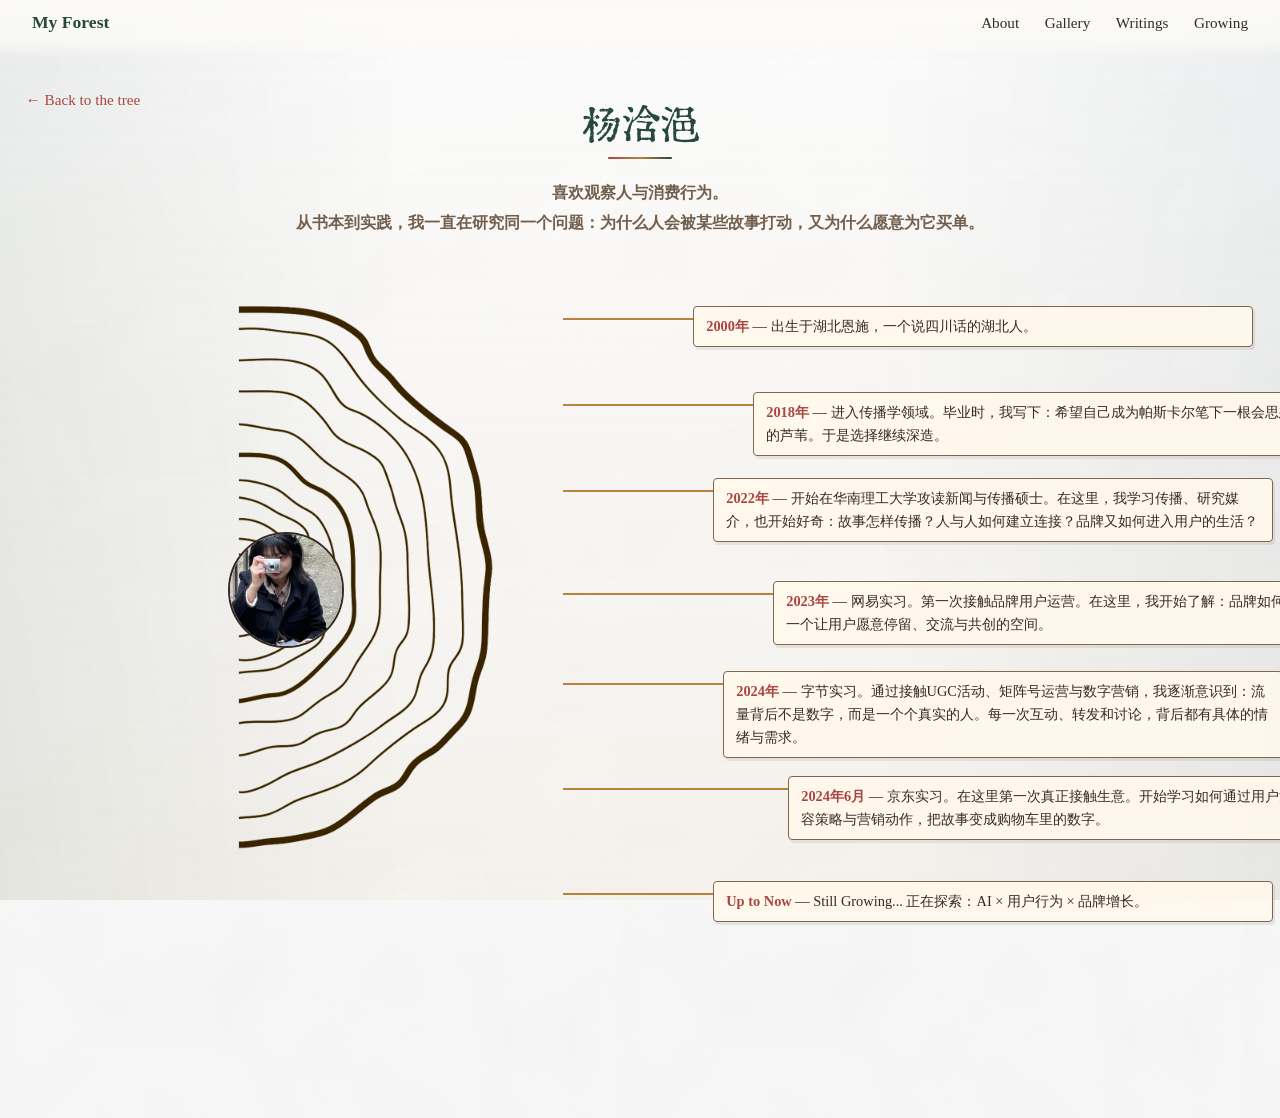
==== commit 02cb3cb3: "perf: compress images 67MB->11MB, optimize fonts and loading - Compress PNG with 256-color quantizat" ====
--- a/about.html
+++ b/about.html
@@ -4,6 +4,9 @@
   <meta charset="UTF-8">
   <meta name="viewport" content="width=device-width, initial-scale=1.0">
   <title>杨浛浥 — My Forest</title>
+  <link rel="preload" href="my-font.woff2" as="font" type="font/woff2" crossorigin>
+  <link rel="preload" href="Nano.woff2" as="font" type="font/woff2" crossorigin>
+  <link rel="preload" href="3.woff2" as="font" type="font/woff2" crossorigin>
   <link rel="stylesheet" href="style.css">
 </head>
 <body>
@@ -26,7 +29,7 @@
       <div class="timeline">
 
         <div class="timeline-rings">
-          <img src="tree.png" alt="">
+          <img srcset="tree.webp" src="tree.png" alt="">
         </div>
 
         <div class="ring-center">
--- a/style.css
+++ b/style.css
@@ -1,22 +1,25 @@
 @font-face {
   font-family: 'MyFont';
-  src: url('my-font.ttf') format('truetype');
+  src: url('my-font.woff2') format('woff2');
   font-weight: normal;
   font-style: normal;
+  font-display: swap;
 }
 
 @font-face {
   font-family: 'Nano';
-  src: url('Nano.ttf') format('truetype');
+  src: url('Nano.woff2') format('woff2');
   font-weight: normal;
   font-style: normal;
+  font-display: swap;
 }
 
 @font-face {
   font-family: 'Font3';
-  src: url('3.ttf') format('truetype');
+  src: url('3.woff2') format('woff2');
   font-weight: normal;
   font-style: normal;
+  font-display: swap;
 }
 
 /* Serif fallback stack — no Google Fonts dependency */
@@ -275,7 +278,11 @@
   height: auto;
   filter: grayscale(100%);
   opacity: 0.68;
-  transition: filter 1.8s ease, opacity 1.8s ease, transform 0.35s ease;
+  transition: filter 0.6s ease, opacity 0.6s ease, transform 0.35s ease;
+}
+
+.tree-link--growing img {
+  opacity: 0.9;
 }
 
 .prompt-awake .tree-link img {
